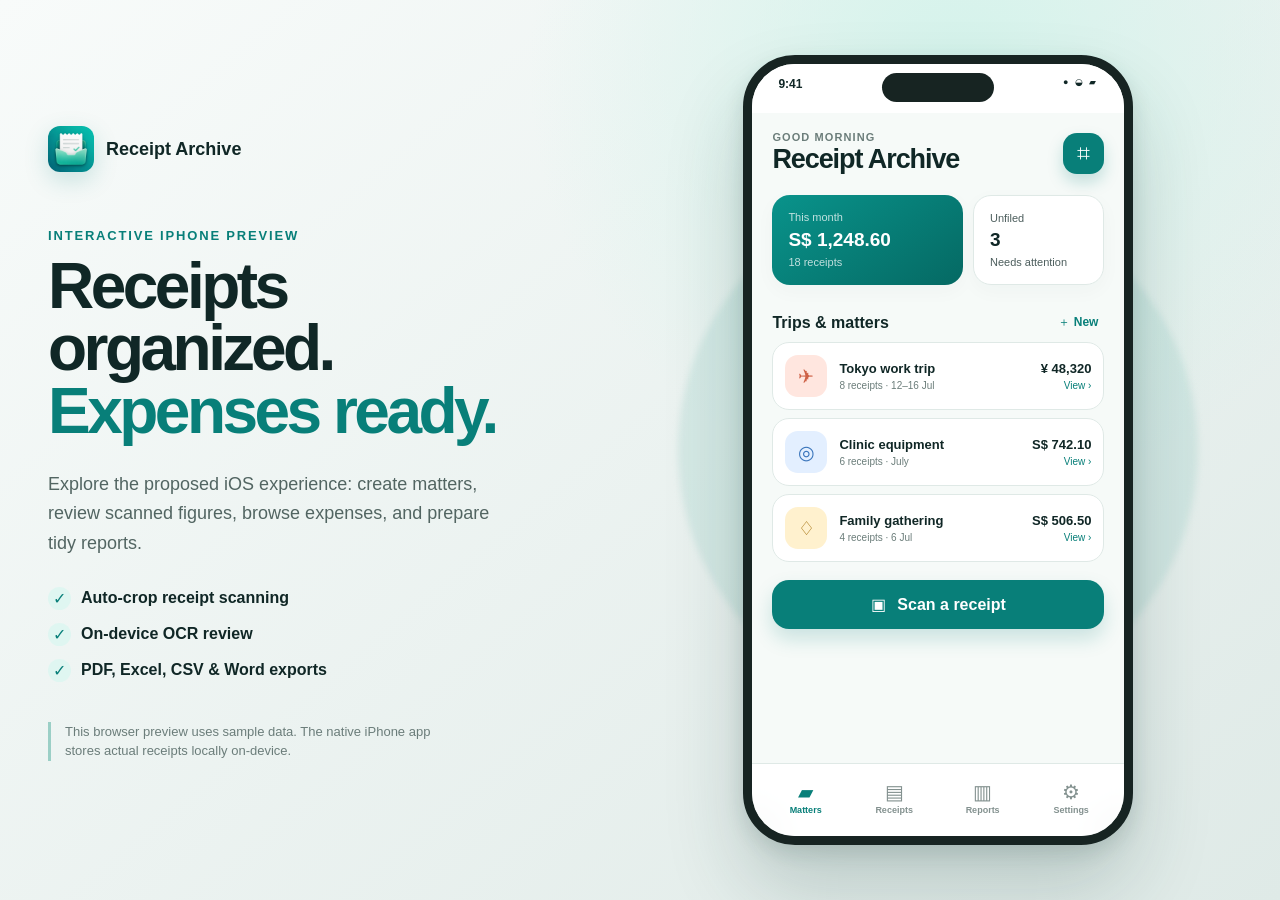
==== web-demo/index.html @ 816d6ac8 "Add interactive Vercel app preview" ====
<!doctype html>
<html lang="en">
  <head>
    <meta charset="UTF-8" />
    <meta name="viewport" content="width=device-width, initial-scale=1.0" />
    <meta name="theme-color" content="#087f79" />
    <meta name="description" content="Interactive web preview of the Receipt Archive iPhone app." />
    <title>Receipt Archive — iPhone App Preview</title>
    <link rel="stylesheet" href="styles.css" />
  </head>
  <body>
    <main class="showcase">
      <section class="intro" aria-labelledby="page-title">
        <div class="brand-lockup">
          <img src="app-icon.png" alt="" class="brand-icon" />
          <span>Receipt Archive</span>
        </div>
        <p class="eyebrow">Interactive iPhone preview</p>
        <h1 id="page-title">Receipts organized.<br /><span>Expenses ready.</span></h1>
        <p class="lede">Explore the proposed iOS experience: create matters, review scanned figures, browse expenses, and prepare tidy reports.</p>
        <div class="feature-list" aria-label="Included capabilities">
          <span><i>✓</i> Auto-crop receipt scanning</span>
          <span><i>✓</i> On-device OCR review</span>
          <span><i>✓</i> PDF, Excel, CSV & Word exports</span>
        </div>
        <p class="demo-note">This browser preview uses sample data. The native iPhone app stores actual receipts locally on-device.</p>
      </section>

      <section class="device-stage" aria-label="Interactive app sample">
        <div class="phone">
          <div class="island" aria-hidden="true"></div>
          <div class="status-bar"><span>9:41</span><span class="status-icons">● ◒ ▰</span></div>

          <div class="app-shell">
            <section class="screen active" data-screen="matters">
              <header class="app-header">
                <div><p class="overline">Good morning</p><h2>Receipt Archive</h2></div>
                <button class="icon-button scan-trigger" aria-label="Scan receipt">⌗</button>
              </header>
              <div class="summary-grid">
                <article class="summary-card teal"><small>This month</small><strong>S$ 1,248.60</strong><span>18 receipts</span></article>
                <article class="summary-card"><small>Unfiled</small><strong>3</strong><span>Needs attention</span></article>
              </div>
              <div class="section-heading"><h3>Trips & matters</h3><button id="new-matter">＋ New</button></div>
              <div class="matter-list" id="matter-list">
                <button class="matter-row">
                  <span class="matter-icon coral">✈</span><span class="matter-copy"><strong>Tokyo work trip</strong><small>8 receipts · 12–16 Jul</small></span><span class="matter-total"><strong>¥ 48,320</strong><small>View ›</small></span>
                </button>
                <button class="matter-row">
                  <span class="matter-icon blue">◎</span><span class="matter-copy"><strong>Clinic equipment</strong><small>6 receipts · July</small></span><span class="matter-total"><strong>S$ 742.10</strong><small>View ›</small></span>
                </button>
                <button class="matter-row">
                  <span class="matter-icon gold">♢</span><span class="matter-copy"><strong>Family gathering</strong><small>4 receipts · 6 Jul</small></span><span class="matter-total"><strong>S$ 506.50</strong><small>View ›</small></span>
                </button>
              </div>
              <button class="primary-action scan-trigger"><span>▣</span> Scan a receipt</button>
            </section>

            <section class="screen" data-screen="receipts">
              <header class="app-header"><div><p class="overline">All expenses</p><h2>Receipts</h2></div><button class="icon-button scan-trigger" aria-label="Scan receipt">⌗</button></header>
              <label class="search"><span>⌕</span><input id="receipt-search" type="search" placeholder="Merchant, category or matter" /></label>
              <div class="date-label">TODAY</div>
              <div class="receipt-list" id="receipt-list">
                <article class="receipt-row" data-search="muji supplies clinic equipment"><span class="category-icon">▦</span><span><strong>MUJI Ginza</strong><small>Supplies · Clinic equipment</small></span><b>¥ 12,800<small>14:32</small></b></article>
                <article class="receipt-row" data-search="blue bottle coffee meals tokyo work trip"><span class="category-icon">♨</span><span><strong>Blue Bottle Coffee</strong><small>Meals · Tokyo work trip</small></span><b>¥ 2,240<small>09:18</small></b></article>
              </div>
              <div class="date-label">12 JULY</div>
              <div class="receipt-list">
                <article class="receipt-row" data-search="shinkansen transport tokyo work trip"><span class="category-icon">➜</span><span><strong>JR Central</strong><small>Transport · Tokyo work trip</small></span><b>¥ 14,650<small>12 Jul</small></b></article>
                <article class="receipt-row" data-search="hotel accommodation tokyo work trip"><span class="category-icon">▤</span><span><strong>Hotel Gracery</strong><small>Accommodation · Tokyo work trip</small></span><b>¥ 18,630<small>12 Jul</small></b></article>
              </div>
            </section>

            <section class="screen" data-screen="reports">
              <header class="app-header"><div><p class="overline">Ready to share</p><h2>Reports</h2></div><span class="header-badge">18 items</span></header>
              <div class="report-hero"><small>ALL EXPENSES · JULY</small><strong>S$ 1,248.60</strong><span>Plus ¥48,320 in JPY</span></div>
              <h3 class="subheading">By category</h3>
              <div class="category-bars">
                <div><span><i class="dot coral-bg"></i>Accommodation <b>S$ 512</b></span><progress value="41" max="100"></progress></div>
                <div><span><i class="dot teal-bg"></i>Supplies <b>S$ 328</b></span><progress value="27" max="100"></progress></div>
                <div><span><i class="dot blue-bg"></i>Meals <b>S$ 244</b></span><progress value="20" max="100"></progress></div>
                <div><span><i class="dot gold-bg"></i>Transport <b>S$ 164</b></span><progress value="13" max="100"></progress></div>
              </div>
              <div class="export-card">
                <div><small>EXPORT FORMAT</small><select id="export-format"><option>PDF report</option><option>Excel workbook</option><option>CSV table</option><option>Word report</option><option>JPG bundle</option></select></div>
                <button id="export-button">Create & share</button>
              </div>
            </section>

            <section class="screen" data-screen="settings">
              <header class="app-header"><div><p class="overline">Preferences</p><h2>Settings</h2></div></header>
              <div class="privacy-card"><span>◉</span><div><strong>Your data stays private</strong><p>Receipt images and expense details are stored locally on your device.</p></div></div>
              <div class="settings-group">
                <button><span>▣</span><div><strong>Automatic crop</strong><small>VisionKit document detection</small></div><i>On</i></button>
                <button><span>⌗</span><div><strong>On-device OCR</strong><small>Apple Vision recognition</small></div><i>On</i></button>
                <button><span>◎</span><div><strong>Default currency</strong><small>Singapore Dollar</small></div><i>SGD ›</i></button>
              </div>
              <p class="version">Receipt Archive · Preview 1.0</p>
            </section>
          </div>

          <nav class="tab-bar" aria-label="App sections">
            <button class="active" data-tab="matters"><span>▰</span>Matters</button>
            <button data-tab="receipts"><span>▤</span>Receipts</button>
            <button data-tab="reports"><span>▥</span>Reports</button>
            <button data-tab="settings"><span>⚙</span>Settings</button>
          </nav>
        </div>
      </section>
    </main>

    <dialog id="scan-dialog">
      <div class="dialog-shell">
        <div class="dialog-head"><button id="close-scan" aria-label="Close">×</button><strong id="dialog-title">Scan receipt</strong><span></span></div>
        <div id="scan-state" class="scan-state">
          <div class="receipt-paper"><div class="receipt-logo">KISSA</div><small>GINZA, TOKYO</small><hr /><p>Latte　　　　¥ 720</p><p>Sandwich　　 ¥ 980</p><hr /><b>TOTAL　　　¥ 1,700</b><small>2026-07-16  08:42</small></div>
          <div class="scan-line"></div><div class="corner tl"></div><div class="corner tr"></div><div class="corner bl"></div><div class="corner br"></div>
          <p>Finding receipt edges…</p>
        </div>
        <form id="review-state" class="review-state" hidden>
          <div class="success-chip">✓ Receipt captured and cropped</div>
          <label>Merchant<input name="merchant" value="Kissa Ginza" /></label>
          <div class="form-pair"><label>Date<input name="date" type="date" value="2026-07-16" /></label><label>Currency<select name="currency"><option>JPY</option><option>SGD</option><option>USD</option></select></label></div>
          <label>Matter<select name="matter"><option>Tokyo work trip</option><option>Clinic equipment</option><option>Family gathering</option><option>Unfiled</option></select></label>
          <label>Category<select name="category"><option>Meals</option><option>Transport</option><option>Accommodation</option><option>Supplies</option></select></label>
          <div class="form-pair"><label>Tax<input name="tax" value="155" inputmode="decimal" /></label><label>Total<input name="total" value="1700" inputmode="decimal" /></label></div>
          <p class="accuracy-note">Compare these figures with the receipt before saving.</p>
          <button class="save-button" type="submit">Save receipt</button>
        </form>
      </div>
    </dialog>

    <div class="toast" id="toast" role="status" aria-live="polite"></div>
    <script src="app.js"></script>
  </body>
</html>
---- web-demo/styles.css ----
:root {
  --ink: #102726;
  --muted: #6b7d7a;
  --teal: #087f79;
  --teal-dark: #035e5a;
  --mint: #dff6f1;
  --paper: #f6faf8;
  --line: #dfe9e6;
  --white: #ffffff;
  font-family: Inter, ui-rounded, "SF Pro Display", -apple-system, BlinkMacSystemFont, "Segoe UI", sans-serif;
  color: var(--ink);
  background: #e9f1ee;
  font-synthesis: none;
}

* { box-sizing: border-box; }
body { margin: 0; min-height: 100vh; background: radial-gradient(circle at 75% 8%, #d4f3eb 0, transparent 34%), linear-gradient(140deg, #f8fbfa 0%, #dfeae7 100%); }
button, input, select { font: inherit; }
button { color: inherit; }
.showcase { min-height: 100vh; display: grid; grid-template-columns: minmax(320px, 520px) minmax(400px, 600px); align-items: center; justify-content: center; gap: clamp(36px, 7vw, 110px); padding: 48px; overflow: hidden; }
.intro { max-width: 510px; }
.brand-lockup { display: flex; align-items: center; gap: 12px; font-weight: 750; font-size: 18px; }
.brand-icon { width: 46px; height: 46px; border-radius: 12px; box-shadow: 0 8px 24px #087f7930; }
.eyebrow { margin: 56px 0 12px; color: var(--teal); font-size: 13px; font-weight: 800; letter-spacing: .14em; text-transform: uppercase; }
h1 { margin: 0; font-size: clamp(45px, 5vw, 74px); line-height: .97; letter-spacing: -.055em; }
h1 span { color: var(--teal); }
.lede { max-width: 470px; color: #526562; line-height: 1.65; font-size: 18px; margin: 28px 0; }
.feature-list { display: grid; gap: 13px; font-weight: 650; }
.feature-list span { display: flex; gap: 10px; align-items: center; }
.feature-list i { width: 23px; height: 23px; display: grid; place-items: center; border-radius: 50%; background: var(--mint); color: var(--teal); font-style: normal; }
.demo-note { margin-top: 40px; border-left: 3px solid #9bcfc6; padding-left: 14px; color: var(--muted); font-size: 13px; line-height: 1.5; max-width: 420px; }
.device-stage { position: relative; display: grid; place-items: center; }
.device-stage::before { content: ""; position: absolute; width: 520px; height: 520px; border-radius: 50%; background: #87c9bd38; filter: blur(3px); }
.phone { width: 390px; height: 790px; max-height: calc(100vh - 48px); position: relative; background: var(--paper); border: 9px solid #172422; border-radius: 52px; overflow: hidden; box-shadow: 0 44px 80px #163b3533, 0 8px 20px #163b3522; z-index: 1; }
.island { position: absolute; z-index: 10; width: 112px; height: 29px; border-radius: 18px; background: #172422; left: 50%; top: 9px; transform: translateX(-50%); }
.status-bar { height: 49px; padding: 13px 26px 0; display: flex; justify-content: space-between; font-size: 12px; font-weight: 800; background: var(--white); }
.status-icons { font-size: 9px; letter-spacing: 2px; }
.app-shell { height: calc(100% - 49px - 73px); overflow: hidden; background: var(--paper); }
.screen { height: 100%; overflow-y: auto; padding: 18px 20px 30px; display: none; scrollbar-width: none; }
.screen::-webkit-scrollbar { display: none; }
.screen.active { display: block; animation: screenIn .22s ease both; }
@keyframes screenIn { from { opacity: 0; transform: translateY(5px); } }
.app-header { display: flex; align-items: center; justify-content: space-between; margin-bottom: 20px; }
.app-header h2 { font-size: 27px; letter-spacing: -.04em; margin: 1px 0 0; }
.overline { margin: 0; color: var(--muted); font-size: 11px; font-weight: 700; text-transform: uppercase; letter-spacing: .1em; }
.icon-button { border: 0; background: var(--teal); color: white; width: 41px; height: 41px; border-radius: 14px; font-size: 23px; cursor: pointer; box-shadow: 0 8px 16px #087f7938; }
.summary-grid { display: grid; grid-template-columns: 1.45fr 1fr; gap: 10px; }
.summary-card { padding: 16px; background: white; border: 1px solid var(--line); border-radius: 18px; display: grid; gap: 5px; box-shadow: 0 6px 20px #183e3708; }
.summary-card.teal { color: white; border: 0; background: linear-gradient(145deg, #09938b, #056963); }
.summary-card small { font-size: 11px; opacity: .75; }
.summary-card strong { font-size: 19px; }
.summary-card span { font-size: 11px; opacity: .75; }
.section-heading { margin: 28px 0 10px; display: flex; justify-content: space-between; align-items: center; }
.section-heading h3, .subheading { margin: 0; font-size: 16px; }
.section-heading button { border: 0; background: none; color: var(--teal); font-size: 12px; font-weight: 800; cursor: pointer; }
.matter-list { display: grid; gap: 8px; }
.matter-row { border: 1px solid var(--line); background: white; border-radius: 17px; padding: 12px; display: grid; grid-template-columns: 44px 1fr auto; gap: 10px; align-items: center; text-align: left; cursor: pointer; }
.matter-icon { display: grid; place-items: center; width: 42px; height: 42px; border-radius: 13px; font-size: 19px; }
.coral { background: #ffe6df; color: #ce6045; }.blue { background: #e3efff; color: #3974bb; }.gold { background: #fff1ce; color: #a67412; }
.matter-copy, .matter-total, .receipt-row > span, .receipt-row b { display: grid; gap: 4px; }
.matter-copy strong, .matter-total strong, .receipt-row strong { font-size: 13px; }
.matter-copy small, .matter-total small, .receipt-row small { color: var(--muted); font-size: 10px; font-weight: 500; }
.matter-total { text-align: right; }
.matter-total small { color: var(--teal); }
.primary-action { width: 100%; border: 0; border-radius: 17px; background: var(--teal); color: white; margin-top: 18px; padding: 15px; font-weight: 750; cursor: pointer; box-shadow: 0 10px 20px #087f7930; }
.primary-action span { margin-right: 7px; }
.search { background: #e8efed; border-radius: 13px; display: flex; gap: 8px; padding: 10px 12px; color: var(--muted); }
.search input { background: transparent; border: 0; outline: 0; width: 100%; color: var(--ink); }
.date-label { margin: 23px 0 8px; color: var(--muted); font-size: 10px; font-weight: 800; letter-spacing: .12em; }
.receipt-list { background: white; border: 1px solid var(--line); border-radius: 18px; padding: 0 12px; }
.receipt-row { display: grid; grid-template-columns: 38px 1fr auto; gap: 9px; align-items: center; padding: 13px 0; border-bottom: 1px solid var(--line); }
.receipt-row:last-child { border-bottom: 0; }
.receipt-row[hidden] { display: none; }
.category-icon { display: grid !important; place-items: center; width: 36px; height: 36px; border-radius: 11px; background: var(--mint); color: var(--teal); }
.receipt-row b { font-size: 12px; text-align: right; }
.header-badge { background: var(--mint); color: var(--teal); padding: 7px 10px; border-radius: 20px; font-size: 11px; font-weight: 750; }
.report-hero { border-radius: 22px; padding: 22px; color: white; background: linear-gradient(145deg, #0a8d86, #044d4a); display: grid; gap: 7px; box-shadow: 0 14px 30px #075f5938; }
.report-hero small { opacity: .7; letter-spacing: .1em; font-weight: 750; }
.report-hero strong { font-size: 32px; letter-spacing: -.04em; }
.report-hero span { opacity: .8; font-size: 12px; }
.subheading { margin: 26px 0 15px; }
.category-bars { display: grid; gap: 15px; }
.category-bars > div { display: grid; gap: 7px; }
.category-bars span { display: flex; align-items: center; font-size: 12px; }
.category-bars b { margin-left: auto; }
.dot { width: 9px; height: 9px; border-radius: 50%; margin-right: 7px; }.coral-bg{background:#df765c}.teal-bg{background:#15958c}.blue-bg{background:#568fd3}.gold-bg{background:#d7a233}
progress { appearance: none; width: 100%; height: 7px; border: 0; border-radius: 10px; overflow: hidden; } progress::-webkit-progress-bar { background: #e5ecea; } progress::-webkit-progress-value { background: var(--teal); border-radius: 10px; }
.export-card { margin-top: 27px; padding: 16px; border: 1px solid var(--line); background: white; border-radius: 18px; display: grid; grid-template-columns: 1fr auto; gap: 12px; align-items: center; }
.export-card div { display: grid; gap: 3px; }.export-card small { color: var(--muted); font-size: 9px; font-weight: 800; }.export-card select { border: 0; background: transparent; font-weight: 700; outline: 0; max-width: 150px; }.export-card button { border: 0; border-radius: 12px; background: var(--teal); color: white; padding: 11px; font-size: 11px; font-weight: 750; cursor: pointer; }
.privacy-card { padding: 17px; background: linear-gradient(145deg, #dff7f1, #effaf7); border: 1px solid #c9e9e1; border-radius: 19px; display: flex; gap: 12px; }.privacy-card > span { color: var(--teal); font-size: 26px; }.privacy-card strong { font-size: 14px; }.privacy-card p { margin: 5px 0 0; color: var(--muted); font-size: 11px; line-height: 1.45; }
.settings-group { margin-top: 20px; background: white; border: 1px solid var(--line); border-radius: 18px; padding: 0 13px; }.settings-group button { border: 0; border-bottom: 1px solid var(--line); background: transparent; width: 100%; padding: 14px 0; display: grid; grid-template-columns: 32px 1fr auto; text-align: left; gap: 8px; align-items: center; }.settings-group button:last-child { border-bottom: 0; }.settings-group button > span { color: var(--teal); }.settings-group button div { display: grid; gap: 3px; }.settings-group strong { font-size: 13px; }.settings-group small, .settings-group i { color: var(--muted); font-size: 10px; font-style: normal; }.version { text-align: center; color: var(--muted); font-size: 10px; margin-top: 25px; }
.tab-bar { height: 73px; background: #ffffffee; border-top: 1px solid var(--line); display: grid; grid-template-columns: repeat(4, 1fr); padding: 7px 9px 10px; position: absolute; inset: auto 0 0; backdrop-filter: blur(15px); }
.tab-bar button { border: 0; background: transparent; display: grid; place-items: center; align-content: center; gap: 3px; color: #83918f; font-size: 9px; font-weight: 650; cursor: pointer; }.tab-bar button span { font-size: 20px; line-height: 1; }.tab-bar button.active { color: var(--teal); }
dialog { border: 0; padding: 0; background: transparent; } dialog::backdrop { background: #0c2422aa; backdrop-filter: blur(5px); }
.dialog-shell { width: min(360px, calc(100vw - 28px)); background: var(--paper); border-radius: 28px; overflow: hidden; box-shadow: 0 30px 80px #0005; }
.dialog-head { height: 54px; padding: 0 17px; display: grid; grid-template-columns: 50px 1fr 50px; align-items: center; background: white; text-align: center; }.dialog-head button { justify-self: start; border: 0; background: #e8efed; width: 30px; height: 30px; border-radius: 50%; font-size: 21px; cursor: pointer; }
.scan-state { height: 570px; position: relative; display: grid; place-items: center; align-content: center; gap: 25px; background: linear-gradient(160deg, #273c3a, #0f201f); overflow: hidden; }.scan-state > p { color: white; font-size: 12px; opacity: .8; }
.receipt-paper { width: 225px; min-height: 350px; padding: 34px 23px; background: #fffdf5; color: #293431; box-shadow: 0 20px 50px #0005; transform: rotate(-1deg); display: flex; flex-direction: column; gap: 14px; font-family: ui-monospace, monospace; font-size: 10px; }.receipt-logo { text-align: center; font-size: 22px; letter-spacing: .2em; font-weight: 900; }.receipt-paper small { text-align: center; }.receipt-paper hr { width: 100%; border: 0; border-top: 1px dashed #777; }.receipt-paper p { margin: 0; }.receipt-paper b { margin-top: auto; font-size: 13px; }
.scan-line { width: 256px; height: 2px; position: absolute; top: 24%; background: #59efc8; box-shadow: 0 0 18px #59efc8; animation: scan 1.1s ease-in-out infinite alternate; } @keyframes scan { to { top: 73%; } }
.corner { position: absolute; width: 36px; height: 36px; border-color: #72f3d0; border-style: solid; }.tl { top: 84px; left: 52px; border-width: 3px 0 0 3px; }.tr { top: 84px; right: 52px; border-width: 3px 3px 0 0; }.bl { bottom: 108px; left: 52px; border-width: 0 0 3px 3px; }.br { bottom: 108px; right: 52px; border-width: 0 3px 3px 0; }
.review-state { padding: 17px 20px 23px; max-height: 620px; overflow-y: auto; display: grid; gap: 12px; }.review-state[hidden] { display: none; }.success-chip { background: var(--mint); color: var(--teal-dark); border-radius: 12px; padding: 10px; text-align: center; font-size: 11px; font-weight: 750; }.review-state label { display: grid; gap: 5px; color: var(--muted); font-size: 10px; font-weight: 750; text-transform: uppercase; letter-spacing: .05em; }.review-state input, .review-state select { width: 100%; border: 1px solid var(--line); background: white; color: var(--ink); border-radius: 11px; padding: 10px 11px; font-size: 13px; text-transform: none; letter-spacing: normal; outline-color: var(--teal); }.form-pair { display: grid; grid-template-columns: 1fr 1fr; gap: 10px; }.accuracy-note { color: var(--muted); font-size: 10px; margin: 0; }.save-button { border: 0; padding: 13px; border-radius: 13px; color: white; background: var(--teal); font-weight: 750; cursor: pointer; }
.toast { position: fixed; left: 50%; bottom: 28px; transform: translate(-50%, 30px); opacity: 0; pointer-events: none; color: white; background: #173a36; border-radius: 30px; padding: 12px 18px; font-size: 12px; font-weight: 700; transition: .25s; z-index: 50; box-shadow: 0 12px 30px #0003; }.toast.show { opacity: 1; transform: translate(-50%, 0); }

@media (max-width: 860px) {
  body { background: #0e1e1c; }
  .showcase { display: block; padding: 0; min-height: 100vh; }
  .intro { display: none; }
  .device-stage::before { display: none; }
  .phone { width: 100%; height: 100dvh; max-height: none; border: 0; border-radius: 0; }
  .island { top: 8px; }
}
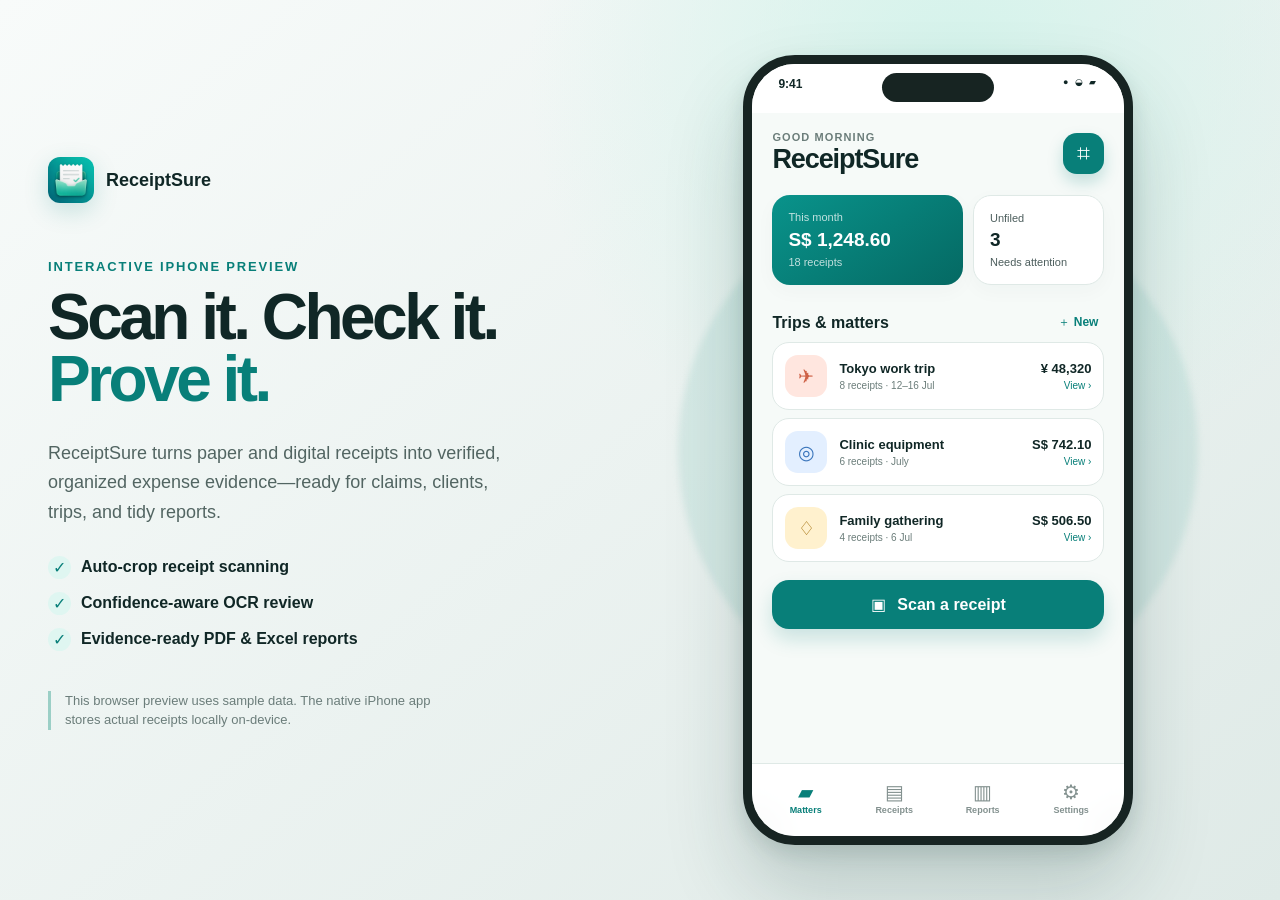
==== commit c1935682: "Adopt ReceiptSure product brand" ====
--- a/web-demo/index.html
+++ b/web-demo/index.html
@@ -4,8 +4,8 @@
     <meta charset="UTF-8" />
     <meta name="viewport" content="width=device-width, initial-scale=1.0" />
     <meta name="theme-color" content="#087f79" />
-    <meta name="description" content="Interactive web preview of the Receipt Archive iPhone app." />
-    <title>Receipt Archive — iPhone App Preview</title>
+    <meta name="description" content="Interactive preview of ReceiptSure: trusted receipts, tidy reports." />
+    <title>ReceiptSure — Expense Proof for iPhone</title>
     <link rel="stylesheet" href="styles.css" />
   </head>
   <body>
@@ -13,15 +13,15 @@
       <section class="intro" aria-labelledby="page-title">
         <div class="brand-lockup">
           <img src="app-icon.png" alt="" class="brand-icon" />
-          <span>Receipt Archive</span>
+          <span>ReceiptSure</span>
         </div>
         <p class="eyebrow">Interactive iPhone preview</p>
-        <h1 id="page-title">Receipts organized.<br /><span>Expenses ready.</span></h1>
-        <p class="lede">Explore the proposed iOS experience: create matters, review scanned figures, browse expenses, and prepare tidy reports.</p>
+        <h1 id="page-title">Scan it. Check it.<br /><span>Prove it.</span></h1>
+        <p class="lede">ReceiptSure turns paper and digital receipts into verified, organized expense evidence—ready for claims, clients, trips, and tidy reports.</p>
         <div class="feature-list" aria-label="Included capabilities">
           <span><i>✓</i> Auto-crop receipt scanning</span>
-          <span><i>✓</i> On-device OCR review</span>
-          <span><i>✓</i> PDF, Excel, CSV & Word exports</span>
+          <span><i>✓</i> Confidence-aware OCR review</span>
+          <span><i>✓</i> Evidence-ready PDF & Excel reports</span>
         </div>
         <p class="demo-note">This browser preview uses sample data. The native iPhone app stores actual receipts locally on-device.</p>
       </section>
@@ -34,7 +34,7 @@
           <div class="app-shell">
             <section class="screen active" data-screen="matters">
               <header class="app-header">
-                <div><p class="overline">Good morning</p><h2>Receipt Archive</h2></div>
+                <div><p class="overline">Good morning</p><h2>ReceiptSure</h2></div>
                 <button class="icon-button scan-trigger" aria-label="Scan receipt">⌗</button>
               </header>
               <div class="summary-grid">
@@ -95,7 +95,7 @@
                 <button><span>⌗</span><div><strong>On-device OCR</strong><small>Apple Vision recognition</small></div><i>On</i></button>
                 <button><span>◎</span><div><strong>Default currency</strong><small>Singapore Dollar</small></div><i>SGD ›</i></button>
               </div>
-              <p class="version">Receipt Archive · Preview 1.0</p>
+              <p class="version">ReceiptSure · Preview 1.0</p>
             </section>
           </div>
 
--- a/web-demo/styles.css
+++ b/web-demo/styles.css
@@ -95,6 +95,7 @@
 .dialog-shell { width: min(360px, calc(100vw - 28px)); background: var(--paper); border-radius: 28px; overflow: hidden; box-shadow: 0 30px 80px #0005; }
 .dialog-head { height: 54px; padding: 0 17px; display: grid; grid-template-columns: 50px 1fr 50px; align-items: center; background: white; text-align: center; }.dialog-head button { justify-self: start; border: 0; background: #e8efed; width: 30px; height: 30px; border-radius: 50%; font-size: 21px; cursor: pointer; }
 .scan-state { height: 570px; position: relative; display: grid; place-items: center; align-content: center; gap: 25px; background: linear-gradient(160deg, #273c3a, #0f201f); overflow: hidden; }.scan-state > p { color: white; font-size: 12px; opacity: .8; }
+.scan-state[hidden] { display: none; }
 .receipt-paper { width: 225px; min-height: 350px; padding: 34px 23px; background: #fffdf5; color: #293431; box-shadow: 0 20px 50px #0005; transform: rotate(-1deg); display: flex; flex-direction: column; gap: 14px; font-family: ui-monospace, monospace; font-size: 10px; }.receipt-logo { text-align: center; font-size: 22px; letter-spacing: .2em; font-weight: 900; }.receipt-paper small { text-align: center; }.receipt-paper hr { width: 100%; border: 0; border-top: 1px dashed #777; }.receipt-paper p { margin: 0; }.receipt-paper b { margin-top: auto; font-size: 13px; }
 .scan-line { width: 256px; height: 2px; position: absolute; top: 24%; background: #59efc8; box-shadow: 0 0 18px #59efc8; animation: scan 1.1s ease-in-out infinite alternate; } @keyframes scan { to { top: 73%; } }
 .corner { position: absolute; width: 36px; height: 36px; border-color: #72f3d0; border-style: solid; }.tl { top: 84px; left: 52px; border-width: 3px 0 0 3px; }.tr { top: 84px; right: 52px; border-width: 3px 3px 0 0; }.bl { bottom: 108px; left: 52px; border-width: 0 0 3px 3px; }.br { bottom: 108px; right: 52px; border-width: 0 3px 3px 0; }
@@ -109,4 +110,3 @@
   .phone { width: 100%; height: 100dvh; max-height: none; border: 0; border-radius: 0; }
   .island { top: 8px; }
 }
-
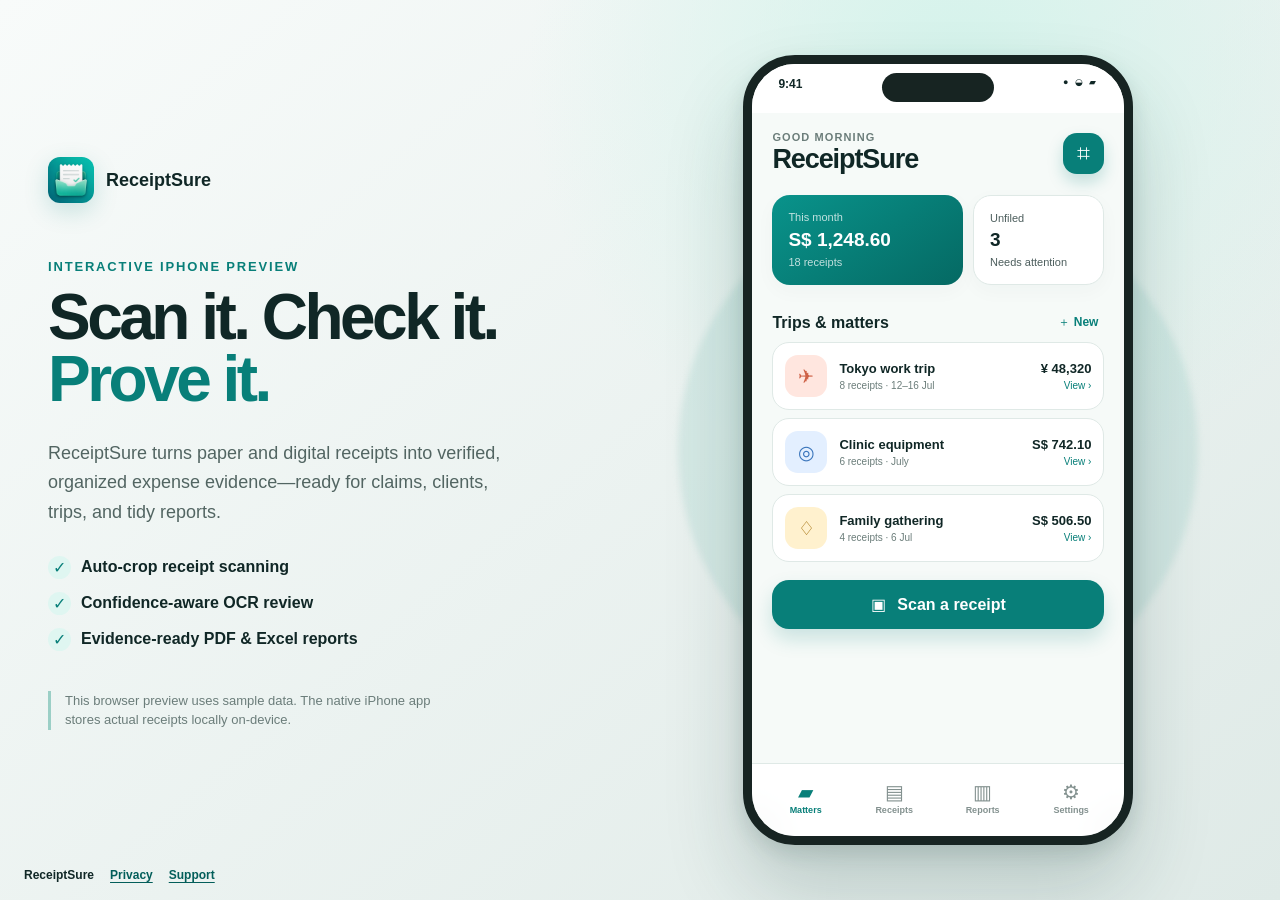
==== commit 2a234693: "Prepare ReceiptSure for App Store Connect" ====
--- a/web-demo/index.html
+++ b/web-demo/index.html
@@ -131,6 +131,11 @@
     </dialog>
 
     <div class="toast" id="toast" role="status" aria-live="polite"></div>
+    <footer class="site-footer">
+      <span>ReceiptSure</span>
+      <a href="privacy">Privacy</a>
+      <a href="support">Support</a>
+    </footer>
     <script src="app.js"></script>
   </body>
 </html>
--- a/web-demo/styles.css
+++ b/web-demo/styles.css
@@ -101,6 +101,20 @@
 .corner { position: absolute; width: 36px; height: 36px; border-color: #72f3d0; border-style: solid; }.tl { top: 84px; left: 52px; border-width: 3px 0 0 3px; }.tr { top: 84px; right: 52px; border-width: 3px 3px 0 0; }.bl { bottom: 108px; left: 52px; border-width: 0 0 3px 3px; }.br { bottom: 108px; right: 52px; border-width: 0 3px 3px 0; }
 .review-state { padding: 17px 20px 23px; max-height: 620px; overflow-y: auto; display: grid; gap: 12px; }.review-state[hidden] { display: none; }.success-chip { background: var(--mint); color: var(--teal-dark); border-radius: 12px; padding: 10px; text-align: center; font-size: 11px; font-weight: 750; }.review-state label { display: grid; gap: 5px; color: var(--muted); font-size: 10px; font-weight: 750; text-transform: uppercase; letter-spacing: .05em; }.review-state input, .review-state select { width: 100%; border: 1px solid var(--line); background: white; color: var(--ink); border-radius: 11px; padding: 10px 11px; font-size: 13px; text-transform: none; letter-spacing: normal; outline-color: var(--teal); }.form-pair { display: grid; grid-template-columns: 1fr 1fr; gap: 10px; }.accuracy-note { color: var(--muted); font-size: 10px; margin: 0; }.save-button { border: 0; padding: 13px; border-radius: 13px; color: white; background: var(--teal); font-weight: 750; cursor: pointer; }
 .toast { position: fixed; left: 50%; bottom: 28px; transform: translate(-50%, 30px); opacity: 0; pointer-events: none; color: white; background: #173a36; border-radius: 30px; padding: 12px 18px; font-size: 12px; font-weight: 700; transition: .25s; z-index: 50; box-shadow: 0 12px 30px #0003; }.toast.show { opacity: 1; transform: translate(-50%, 0); }
+.site-footer { position: fixed; left: 24px; bottom: 18px; display: flex; gap: 16px; align-items: center; color: var(--muted); font-size: 12px; }
+.site-footer span { color: var(--ink); font-weight: 800; }
+.site-footer a, .legal-page a { color: var(--teal-dark); font-weight: 700; text-decoration-thickness: 1px; text-underline-offset: 3px; }
+.legal-page { width: min(760px, calc(100% - 36px)); margin: 0 auto; padding: 56px 0 80px; line-height: 1.7; }
+.legal-page header { display: flex; align-items: center; gap: 14px; margin-bottom: 46px; }
+.legal-page header img { width: 52px; height: 52px; border-radius: 14px; }
+.legal-page header strong { display: block; font-size: 20px; }
+.legal-page header a { color: var(--muted); font-size: 13px; }
+.legal-page article { background: #ffffffd9; border: 1px solid var(--line); border-radius: 26px; padding: clamp(24px, 5vw, 48px); box-shadow: 0 22px 55px #173a3612; }
+.legal-page h1 { font-size: clamp(36px, 7vw, 58px); line-height: 1.02; }
+.legal-page h2 { margin: 34px 0 8px; font-size: 20px; }
+.legal-page p, .legal-page li { color: #465c58; }
+.legal-page .effective { color: var(--muted); font-size: 13px; }
+.legal-page .notice { padding: 14px 16px; background: var(--mint); border-radius: 14px; }
 
 @media (max-width: 860px) {
   body { background: #0e1e1c; }
@@ -109,4 +123,5 @@
   .device-stage::before { display: none; }
   .phone { width: 100%; height: 100dvh; max-height: none; border: 0; border-radius: 0; }
   .island { top: 8px; }
+  .site-footer { display: none; }
 }
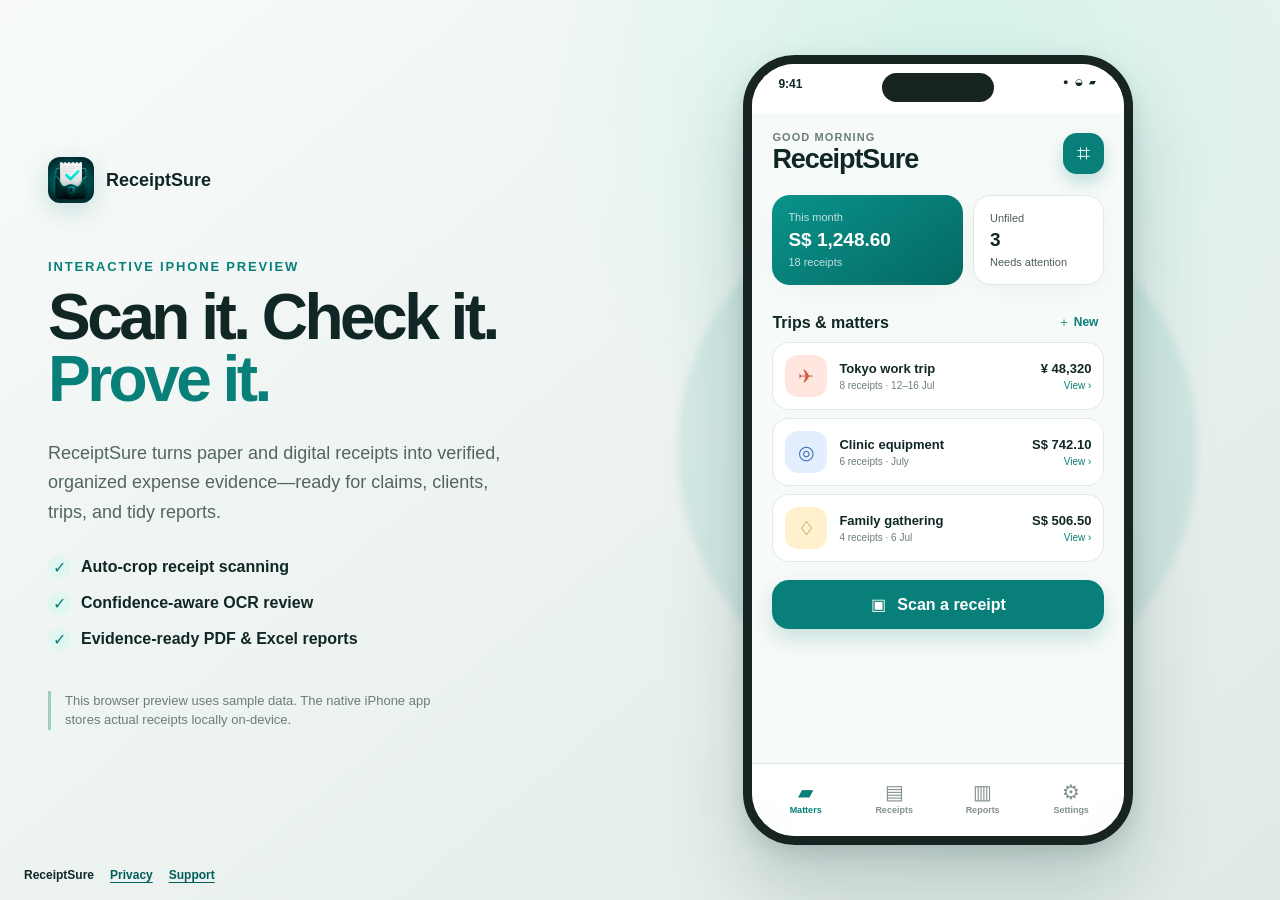
==== commit 8bcafc0d: "Refresh ReceiptSure premium brand icon" ====
--- a/web-demo/index.html
+++ b/web-demo/index.html
@@ -6,6 +6,8 @@
     <meta name="theme-color" content="#087f79" />
     <meta name="description" content="Interactive preview of ReceiptSure: trusted receipts, tidy reports." />
     <title>ReceiptSure — Expense Proof for iPhone</title>
+    <link rel="icon" type="image/png" href="app-icon.png" />
+    <link rel="apple-touch-icon" href="app-icon.png" />
     <link rel="stylesheet" href="styles.css" />
   </head>
   <body>
